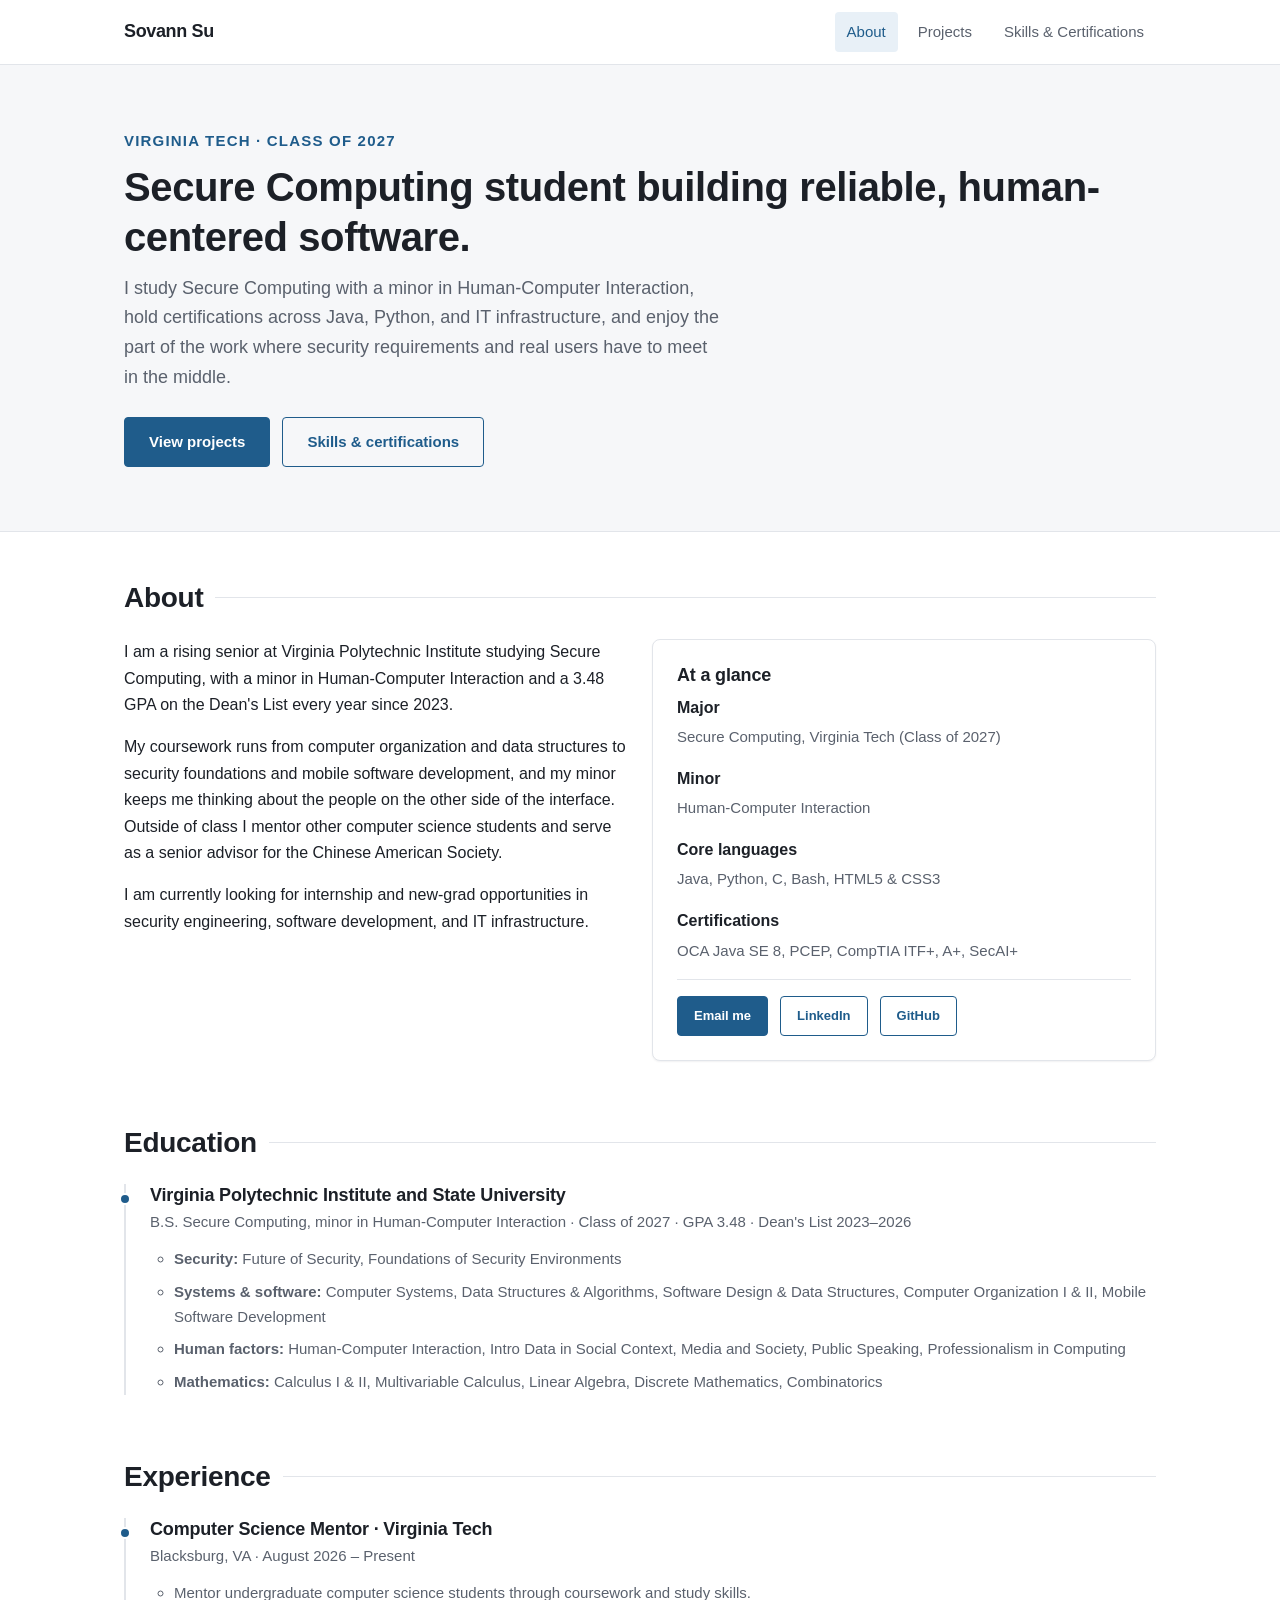
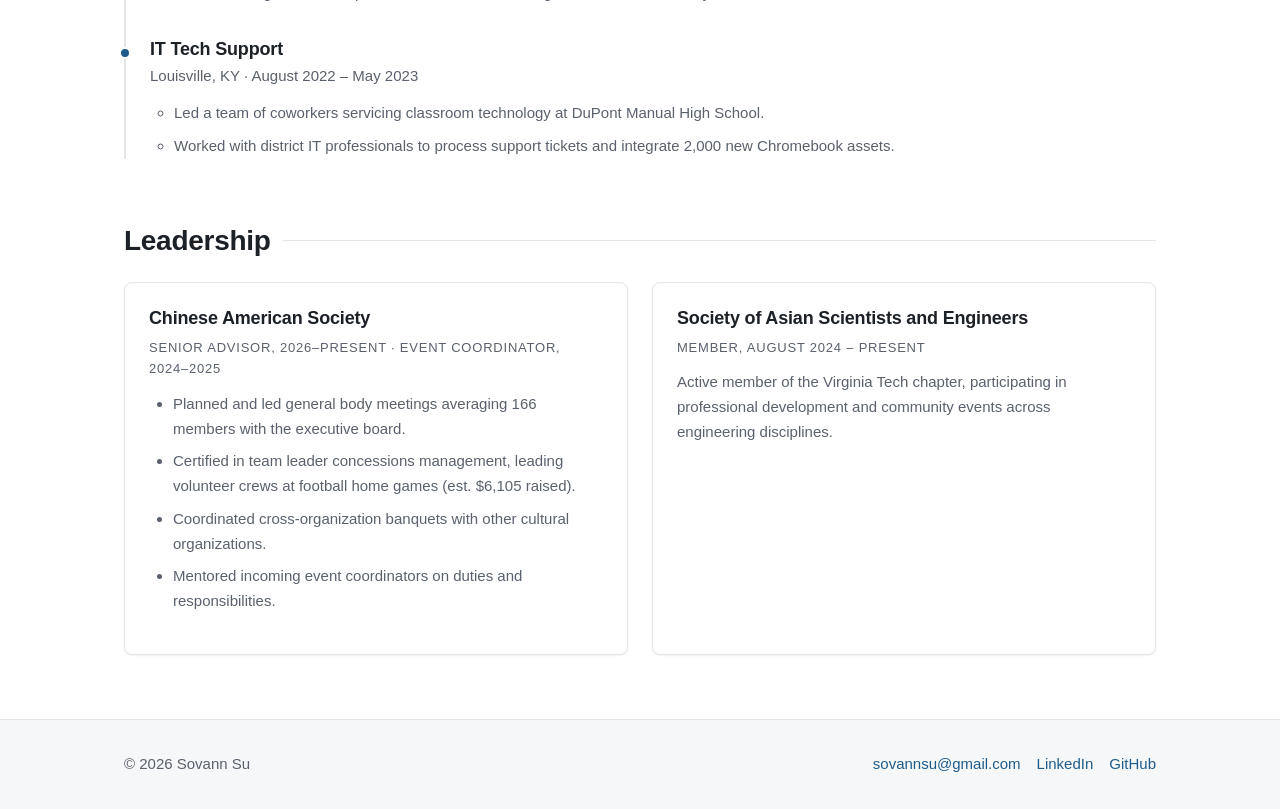
==== index.html @ 090dbc25 "First Iteration Empty framework with placeholder cards." ====
<!DOCTYPE html>
<html lang="en">
<head>
  <meta charset="utf-8">
  <meta name="viewport" content="width=device-width, initial-scale=1">
  <title>Sovann Su — Secure Computing Student & Developer</title>
  <meta name="description" content="Portfolio of Sovann Su, a Secure Computing student at Virginia Tech with a minor in Human-Computer Interaction.">
  <link rel="stylesheet" href="css/style.css">
</head>
<body>
  <a class="skip-link" href="#main">Skip to main content</a>

  <header class="site-header">
    <div class="container site-header__inner">
      <a class="site-header__brand" href="index.html">Sovann Su</a>

      <button class="nav-toggle" type="button" aria-expanded="false" aria-controls="primary-nav">
        Menu
      </button>

      <nav class="nav" id="primary-nav" aria-label="Primary">
        <ul class="nav__list">
          <li><a class="nav__link nav__link--active" href="index.html" aria-current="page">About</a></li>
          <li><a class="nav__link" href="projects.html">Projects</a></li>
          <li><a class="nav__link" href="skills.html">Skills &amp; Certifications</a></li>
        </ul>
      </nav>
    </div>
  </header>

  <section class="hero">
    <div class="container">
      <p class="hero__eyebrow">Virginia Tech &middot; Class of 2027</p>
      <h1 class="hero__title">Secure Computing student building reliable, human-centered software.</h1>
      <p class="hero__subtitle">
        I study Secure Computing with a minor in Human-Computer Interaction, hold certifications
        across Java, Python, and IT infrastructure, and enjoy the part of the work where security
        requirements and real users have to meet in the middle.
      </p>
      <div class="hero__actions">
        <a class="btn" href="projects.html">View projects</a>
        <a class="btn btn--secondary" href="skills.html">Skills &amp; certifications</a>
      </div>
    </div>
  </section>

  <main class="main" id="main">
    <div class="container">

      <!-- ============================ About ============================ -->
      <section class="section" id="about">
        <h2 class="section__title"><span>About</span></h2>
        <div class="grid grid--2">
          <div>
            <p>
              I am a rising senior at Virginia Polytechnic Institute studying Secure Computing,
              with a minor in Human-Computer Interaction and a 3.48 GPA on the Dean's List every
              year since 2023.
            </p>
            <p>
              My coursework runs from computer organization and data structures to security
              foundations and mobile software development, and my minor keeps me thinking about
              the people on the other side of the interface. Outside of class I mentor other
              computer science students and serve as a senior advisor for the Chinese American
              Society.
            </p>
            <p>
              I am currently looking for internship and new-grad opportunities in security
              engineering, software development, and IT infrastructure.
            </p>
          </div>
          <div>
            <div class="card">
              <h3 class="card__title">At a glance</h3>
              <dl class="definition-list">
                <dt>Major</dt>
                <dd>Secure Computing, Virginia Tech (Class of 2027)</dd>
                <dt>Minor</dt>
                <dd>Human-Computer Interaction</dd>
                <dt>Core languages</dt>
                <dd>Java, Python, C, Bash, HTML5 &amp; CSS3</dd>
                <dt>Certifications</dt>
                <dd>OCA Java SE 8, PCEP, CompTIA ITF+, A+, SecAI+</dd>
              </dl>
              <div class="card__footer">
                <a class="btn btn--small" href="mailto:sovannsu@gmail.com">Email me</a>
                <a class="btn btn--small btn--secondary" href="https://www.linkedin.com/in/sovann-su" target="_blank" rel="noopener">LinkedIn</a>
                <a class="btn btn--small btn--secondary" href="https://github.com/sovannsu" target="_blank" rel="noopener">GitHub</a>
              </div>
            </div>
          </div>
        </div>
      </section>

      <!-- ========================== Education ========================== -->
      <section class="section" id="education">
        <h2 class="section__title"><span>Education</span></h2>
        <ul class="timeline">
          <li class="timeline__item">
            <h3 class="timeline__role">Virginia Polytechnic Institute and State University</h3>
            <p class="timeline__meta">
              B.S. Secure Computing, minor in Human-Computer Interaction &middot; Class of 2027 &middot;
              GPA 3.48 &middot; Dean's List 2023&ndash;2026
            </p>
            <ul class="timeline__list">
              <li>
                <strong>Security:</strong> Future of Security, Foundations of Security Environments
              </li>
              <li>
                <strong>Systems &amp; software:</strong> Computer Systems, Data Structures &amp;
                Algorithms, Software Design &amp; Data Structures, Computer Organization I &amp; II,
                Mobile Software Development
              </li>
              <li>
                <strong>Human factors:</strong> Human-Computer Interaction, Intro Data in Social
                Context, Media and Society, Public Speaking, Professionalism in Computing
              </li>
              <li>
                <strong>Mathematics:</strong> Calculus I &amp; II, Multivariable Calculus, Linear
                Algebra, Discrete Mathematics, Combinatorics
              </li>
            </ul>
          </li>
        </ul>
      </section>

      <!-- ========================= Experience ========================== -->
      <section class="section" id="experience">
        <h2 class="section__title"><span>Experience</span></h2>
        <ul class="timeline">
          <li class="timeline__item">
            <h3 class="timeline__role">Computer Science Mentor &middot; Virginia Tech</h3>
            <p class="timeline__meta">Blacksburg, VA &middot; August 2026 &ndash; Present</p>
            <ul class="timeline__list">
              <li>Mentor undergraduate computer science students through coursework and study skills.</li>
            </ul>
          </li>
          <li class="timeline__item">
            <h3 class="timeline__role">IT Tech Support</h3>
            <p class="timeline__meta">Louisville, KY &middot; August 2022 &ndash; May 2023</p>
            <ul class="timeline__list">
              <li>Led a team of coworkers servicing classroom technology at DuPont Manual High School.</li>
              <li>
                Worked with district IT professionals to process support tickets and integrate
                2,000 new Chromebook assets.
              </li>
            </ul>
          </li>
        </ul>
      </section>

      <!-- ====================== Leadership ============================= -->
      <section class="section" id="leadership">
        <h2 class="section__title"><span>Leadership</span></h2>
        <div class="grid grid--2">
          <article class="card">
            <h3 class="card__title">Chinese American Society</h3>
            <p class="card__meta">Senior Advisor, 2026&ndash;Present &middot; Event Coordinator, 2024&ndash;2025</p>
            <div class="card__body">
              <ul>
                <li>Planned and led general body meetings averaging 166 members with the executive board.</li>
                <li>Certified in team leader concessions management, leading volunteer crews at football home games (est. $6,105 raised).</li>
                <li>Coordinated cross-organization banquets with other cultural organizations.</li>
                <li>Mentored incoming event coordinators on duties and responsibilities.</li>
              </ul>
            </div>
          </article>
          <article class="card">
            <h3 class="card__title">Society of Asian Scientists and Engineers</h3>
            <p class="card__meta">Member, August 2024 &ndash; Present</p>
            <div class="card__body">
              <p>
                Active member of the Virginia Tech chapter, participating in professional
                development and community events across engineering disciplines.
              </p>
            </div>
          </article>
        </div>
      </section>

    </div>
  </main>

  <footer class="site-footer">
    <div class="container site-footer__inner">
      <p>&copy; 2026 Sovann Su</p>
      <ul class="site-footer__links">
        <li><a href="mailto:sovannsu@gmail.com">sovannsu@gmail.com</a></li>
        <li><a href="https://www.linkedin.com/in/sovann-su" target="_blank" rel="noopener">LinkedIn</a></li>
        <li><a href="https://github.com/sovannsu" target="_blank" rel="noopener">GitHub</a></li>
      </ul>
    </div>
  </footer>

  <script src="js/main.js"></script>
</body>
</html>
---- css/style.css ----
/* ==========================================================================
   Sovann Su — Portfolio
   style.css — shared stylesheet for all pages
   --------------------------------------------------------------------------
   Table of contents
   1.  Design tokens (custom properties)
   2.  Reset & base elements
   3.  Layout helpers
   4.  Header / navigation
   5.  Hero
   6.  Cards & grids
   7.  Timeline (experience / education)
   8.  Tabs (certifications)
   9.  Skills lists
   10. Buttons & tags
   11. Footer
   12. Responsive breakpoints
   13. Accessibility & motion preferences
   ========================================================================== */

/* 1. Design tokens ------------------------------------------------------- */

:root {
  /* Color */
  --color-bg: #ffffff;
  --color-bg-alt: #f6f7f9;
  --color-surface: #ffffff;
  --color-border: #e2e5ea;
  --color-text: #1c2027;
  --color-text-muted: #5a616d;
  --color-accent: #1f5c8b;
  --color-accent-dark: #14415f;
  --color-accent-soft: #e8f0f7;

  /* Typography */
  --font-sans: "Segoe UI", Roboto, "Helvetica Neue", Arial, sans-serif;
  --font-mono: "SFMono-Regular", Consolas, "Liberation Mono", Menlo, monospace;
  --fs-xs: 0.8125rem;
  --fs-sm: 0.9375rem;
  --fs-base: 1rem;
  --fs-lg: 1.125rem;
  --fs-xl: 1.375rem;
  --fs-2xl: 1.75rem;
  --fs-3xl: 2.5rem;

  /* Spacing */
  --space-1: 0.25rem;
  --space-2: 0.5rem;
  --space-3: 0.75rem;
  --space-4: 1rem;
  --space-5: 1.5rem;
  --space-6: 2rem;
  --space-7: 3rem;
  --space-8: 4rem;

  /* Other */
  --radius: 8px;
  --radius-sm: 4px;
  --shadow-sm: 0 1px 2px rgba(20, 25, 35, 0.06);
  --shadow-md: 0 4px 16px rgba(20, 25, 35, 0.08);
  --content-width: 1080px;
  --transition: 150ms ease-in-out;
}

/* 2. Reset & base -------------------------------------------------------- */

*,
*::before,
*::after {
  box-sizing: border-box;
}

html {
  scroll-behavior: smooth;
  -webkit-text-size-adjust: 100%;
}

body {
  margin: 0;
  font-family: var(--font-sans);
  font-size: var(--fs-base);
  line-height: 1.65;
  color: var(--color-text);
  background-color: var(--color-bg);
  display: flex;
  flex-direction: column;
  min-height: 100vh;
}

h1,
h2,
h3,
h4 {
  margin: 0 0 var(--space-3);
  line-height: 1.25;
  font-weight: 650;
  letter-spacing: -0.01em;
}

h1 { font-size: var(--fs-3xl); }
h2 { font-size: var(--fs-2xl); }
h3 { font-size: var(--fs-xl); }
h4 { font-size: var(--fs-lg); }

p {
  margin: 0 0 var(--space-4);
}

a {
  color: var(--color-accent);
  text-decoration: none;
  transition: color var(--transition);
}

a:hover,
a:focus {
  color: var(--color-accent-dark);
  text-decoration: underline;
}

ul,
ol {
  margin: 0 0 var(--space-4);
  padding-left: var(--space-5);
}

li {
  margin-bottom: var(--space-2);
}

img {
  max-width: 100%;
  height: auto;
  display: block;
}

hr {
  border: 0;
  border-top: 1px solid var(--color-border);
  margin: var(--space-6) 0;
}

code {
  font-family: var(--font-mono);
  font-size: 0.9em;
  background-color: var(--color-bg-alt);
  padding: 0.1em 0.35em;
  border-radius: var(--radius-sm);
}

/* 3. Layout helpers ------------------------------------------------------ */

.container {
  width: 100%;
  max-width: var(--content-width);
  margin: 0 auto;
  padding: 0 var(--space-5);
}

.main {
  flex: 1 0 auto;
  padding: var(--space-7) 0 var(--space-8);
}

.section {
  margin-bottom: var(--space-8);
}

.section:last-child {
  margin-bottom: 0;
}

.section__title {
  display: flex;
  align-items: center;
  gap: var(--space-3);
  margin-bottom: var(--space-5);
}

.section__title::after {
  content: "";
  flex: 1;
  height: 1px;
  background-color: var(--color-border);
}

.section__intro {
  color: var(--color-text-muted);
  max-width: 65ch;
  margin-bottom: var(--space-5);
}

.text-muted {
  color: var(--color-text-muted);
}

.lead {
  font-size: var(--fs-lg);
  color: var(--color-text-muted);
  max-width: 65ch;
}

/* 4. Header / navigation ------------------------------------------------- */

.site-header {
  position: sticky;
  top: 0;
  z-index: 50;
  background-color: rgba(255, 255, 255, 0.95);
  backdrop-filter: blur(6px);
  border-bottom: 1px solid var(--color-border);
}

.site-header__inner {
  display: flex;
  align-items: center;
  justify-content: space-between;
  gap: var(--space-4);
  min-height: 64px;
}

.site-header__brand {
  font-size: var(--fs-lg);
  font-weight: 700;
  color: var(--color-text);
  letter-spacing: -0.02em;
  white-space: nowrap;
}

.site-header__brand:hover,
.site-header__brand:focus {
  color: var(--color-accent);
  text-decoration: none;
}

.nav-toggle {
  display: none;
  align-items: center;
  gap: var(--space-2);
  background: none;
  border: 1px solid var(--color-border);
  border-radius: var(--radius-sm);
  padding: var(--space-2) var(--space-3);
  font: inherit;
  font-size: var(--fs-sm);
  color: var(--color-text);
  cursor: pointer;
}

.nav-toggle:hover {
  background-color: var(--color-bg-alt);
}

.nav {
  display: flex;
}

.nav__list {
  display: flex;
  align-items: center;
  gap: var(--space-2);
  list-style: none;
  margin: 0;
  padding: 0;
}

.nav__list li {
  margin: 0;
}

.nav__link {
  display: block;
  padding: var(--space-2) var(--space-3);
  border-radius: var(--radius-sm);
  color: var(--color-text-muted);
  font-size: var(--fs-sm);
  font-weight: 500;
}

.nav__link:hover,
.nav__link:focus {
  color: var(--color-text);
  background-color: var(--color-bg-alt);
  text-decoration: none;
}

.nav__link--active {
  color: var(--color-accent);
  background-color: var(--color-accent-soft);
}

/* 5. Hero ---------------------------------------------------------------- */

.hero {
  background-color: var(--color-bg-alt);
  border-bottom: 1px solid var(--color-border);
  padding: var(--space-8) 0;
}

.hero__eyebrow {
  font-size: var(--fs-sm);
  font-weight: 600;
  letter-spacing: 0.08em;
  text-transform: uppercase;
  color: var(--color-accent);
  margin-bottom: var(--space-2);
}

.hero__title {
  margin-bottom: var(--space-3);
}

.hero__subtitle {
  font-size: var(--fs-lg);
  color: var(--color-text-muted);
  max-width: 60ch;
  margin-bottom: var(--space-5);
}

.hero__actions {
  display: flex;
  flex-wrap: wrap;
  gap: var(--space-3);
}

.page-header {
  padding: var(--space-7) 0 var(--space-5);
  border-bottom: 1px solid var(--color-border);
  background-color: var(--color-bg-alt);
}

.page-header__title {
  margin-bottom: var(--space-2);
}

.page-header__subtitle {
  color: var(--color-text-muted);
  max-width: 65ch;
  margin: 0;
}

/* 6. Cards & grids ------------------------------------------------------- */

.grid {
  display: grid;
  gap: var(--space-5);
}

.grid--2 {
  grid-template-columns: repeat(2, minmax(0, 1fr));
}

.grid--3 {
  grid-template-columns: repeat(3, minmax(0, 1fr));
}

.grid--auto {
  grid-template-columns: repeat(auto-fill, minmax(280px, 1fr));
}

.card {
  display: flex;
  flex-direction: column;
  background-color: var(--color-surface);
  border: 1px solid var(--color-border);
  border-radius: var(--radius);
  padding: var(--space-5);
  box-shadow: var(--shadow-sm);
  transition: box-shadow var(--transition), transform var(--transition);
}

.card:hover {
  box-shadow: var(--shadow-md);
  transform: translateY(-2px);
}

.card__title {
  margin-bottom: var(--space-2);
  font-size: var(--fs-lg);
}

.card__meta {
  font-size: var(--fs-xs);
  text-transform: uppercase;
  letter-spacing: 0.06em;
  color: var(--color-text-muted);
  margin-bottom: var(--space-3);
}

.card__body {
  flex: 1 1 auto;
  color: var(--color-text-muted);
  font-size: var(--fs-sm);
}

.card__footer {
  margin-top: var(--space-4);
  padding-top: var(--space-4);
  border-top: 1px solid var(--color-border);
  display: flex;
  flex-wrap: wrap;
  align-items: center;
  gap: var(--space-3);
}

.card--placeholder {
  border-style: dashed;
  background-color: var(--color-bg-alt);
  box-shadow: none;
}

.card--placeholder:hover {
  transform: none;
  box-shadow: none;
}

.empty-state {
  border: 1px dashed var(--color-border);
  border-radius: var(--radius);
  background-color: var(--color-bg-alt);
  padding: var(--space-7) var(--space-5);
  text-align: center;
  color: var(--color-text-muted);
}

.empty-state h3 {
  color: var(--color-text);
}

.empty-state p:last-child {
  margin-bottom: 0;
}

/* 7. Timeline ------------------------------------------------------------ */

.timeline {
  list-style: none;
  margin: 0;
  padding: 0;
  border-left: 2px solid var(--color-border);
}

.timeline__item {
  position: relative;
  margin: 0 0 var(--space-6);
  padding-left: var(--space-5);
}

.timeline__item:last-child {
  margin-bottom: 0;
}

.timeline__item::before {
  content: "";
  position: absolute;
  left: -7px;
  top: 0.55rem;
  width: 12px;
  height: 12px;
  border-radius: 50%;
  background-color: var(--color-accent);
  border: 2px solid var(--color-bg);
}

.timeline__role {
  font-size: var(--fs-lg);
  margin-bottom: var(--space-1);
}

.timeline__meta {
  font-size: var(--fs-sm);
  color: var(--color-text-muted);
  margin-bottom: var(--space-3);
}

.timeline__list {
  margin-bottom: 0;
  font-size: var(--fs-sm);
  color: var(--color-text-muted);
}

/* 8. Tabs ---------------------------------------------------------------- */

.tabs__list {
  display: flex;
  flex-wrap: wrap;
  gap: var(--space-2);
  margin-bottom: var(--space-5);
  padding: 0;
  list-style: none;
  border-bottom: 1px solid var(--color-border);
}

.tabs__tab {
  appearance: none;
  background: none;
  border: 1px solid transparent;
  border-bottom: 2px solid transparent;
  border-radius: var(--radius-sm) var(--radius-sm) 0 0;
  padding: var(--space-3) var(--space-4);
  margin-bottom: -1px;
  font: inherit;
  font-size: var(--fs-sm);
  font-weight: 550;
  color: var(--color-text-muted);
  cursor: pointer;
  white-space: nowrap;
  transition: color var(--transition), border-color var(--transition),
    background-color var(--transition);
}

.tabs__tab:hover {
  color: var(--color-text);
  background-color: var(--color-bg-alt);
}

.tabs__tab[aria-selected="true"] {
  color: var(--color-accent);
  border-bottom-color: var(--color-accent);
  background-color: var(--color-accent-soft);
}

.tabs__panel {
  border: 1px solid var(--color-border);
  border-radius: var(--radius);
  background-color: var(--color-surface);
  padding: var(--space-6);
  box-shadow: var(--shadow-sm);
}

.tabs__panel[hidden] {
  display: none;
}

.cert-header {
  display: flex;
  flex-wrap: wrap;
  align-items: baseline;
  justify-content: space-between;
  gap: var(--space-3);
  margin-bottom: var(--space-4);
  padding-bottom: var(--space-4);
  border-bottom: 1px solid var(--color-border);
}

.cert-header h3 {
  margin: 0;
}

.cert-header__date {
  font-size: var(--fs-sm);
  color: var(--color-text-muted);
  white-space: nowrap;
}

.cert-section {
  margin-bottom: var(--space-5);
}

.cert-section:last-child {
  margin-bottom: 0;
}

.cert-section h4 {
  font-size: var(--fs-base);
  margin-bottom: var(--space-2);
}

/* 9. Skills lists -------------------------------------------------------- */

.skill-group {
  margin-bottom: var(--space-5);
}

.skill-group:last-child {
  margin-bottom: 0;
}

.skill-group__title {
  font-size: var(--fs-base);
  margin-bottom: var(--space-3);
}

.tag-list {
  display: flex;
  flex-wrap: wrap;
  gap: var(--space-2);
  list-style: none;
  margin: 0;
  padding: 0;
}

.tag-list li {
  margin: 0;
}

.definition-list {
  margin: 0;
}

.definition-list dt {
  font-weight: 600;
  margin-bottom: var(--space-1);
}

.definition-list dd {
  margin: 0 0 var(--space-4);
  color: var(--color-text-muted);
  font-size: var(--fs-sm);
}

.definition-list dd:last-child {
  margin-bottom: 0;
}

/* 10. Buttons & tags ----------------------------------------------------- */

.btn {
  display: inline-flex;
  align-items: center;
  gap: var(--space-2);
  padding: var(--space-3) var(--space-5);
  border: 1px solid var(--color-accent);
  border-radius: var(--radius-sm);
  background-color: var(--color-accent);
  color: #ffffff;
  font-size: var(--fs-sm);
  font-weight: 600;
  cursor: pointer;
  transition: background-color var(--transition), border-color var(--transition),
    color var(--transition);
}

.btn:hover,
.btn:focus {
  background-color: var(--color-accent-dark);
  border-color: var(--color-accent-dark);
  color: #ffffff;
  text-decoration: none;
}

.btn--secondary {
  background-color: transparent;
  color: var(--color-accent);
}

.btn--secondary:hover,
.btn--secondary:focus {
  background-color: var(--color-accent-soft);
  color: var(--color-accent-dark);
}

.btn--small {
  padding: var(--space-2) var(--space-4);
  font-size: var(--fs-xs);
}

.tag {
  display: inline-block;
  padding: var(--space-1) var(--space-3);
  border: 1px solid var(--color-border);
  border-radius: 999px;
  background-color: var(--color-bg-alt);
  font-size: var(--fs-xs);
  color: var(--color-text-muted);
  white-space: nowrap;
}

.tag--accent {
  background-color: var(--color-accent-soft);
  border-color: var(--color-accent-soft);
  color: var(--color-accent-dark);
}

/* 11. Footer ------------------------------------------------------------- */

.site-footer {
  flex-shrink: 0;
  border-top: 1px solid var(--color-border);
  background-color: var(--color-bg-alt);
  padding: var(--space-6) 0;
  font-size: var(--fs-sm);
  color: var(--color-text-muted);
}

.site-footer__inner {
  display: flex;
  flex-wrap: wrap;
  align-items: center;
  justify-content: space-between;
  gap: var(--space-4);
}

.site-footer__links {
  display: flex;
  flex-wrap: wrap;
  gap: var(--space-4);
  list-style: none;
  margin: 0;
  padding: 0;
}

.site-footer__links li {
  margin: 0;
}

.site-footer p {
  margin: 0;
}

/* 12. Responsive --------------------------------------------------------- */

@media (max-width: 860px) {
  .grid--3 {
    grid-template-columns: repeat(2, minmax(0, 1fr));
  }
}

@media (max-width: 700px) {
  :root {
    --fs-3xl: 2rem;
    --fs-2xl: 1.5rem;
  }

  .grid--2,
  .grid--3 {
    grid-template-columns: minmax(0, 1fr);
  }

  .nav-toggle {
    display: inline-flex;
  }

  .site-header__inner {
    flex-wrap: wrap;
    padding-bottom: var(--space-2);
  }

  .nav {
    display: none;
    flex-basis: 100%;
    width: 100%;
  }

  .nav.is-open {
    display: block;
  }

  .nav__list {
    flex-direction: column;
    align-items: stretch;
    gap: var(--space-1);
    padding-bottom: var(--space-3);
  }

  .nav__link {
    padding: var(--space-3);
  }

  .tabs__list {
    flex-direction: column;
    border-bottom: 0;
    gap: var(--space-1);
  }

  .tabs__tab {
    width: 100%;
    text-align: left;
    white-space: normal;
    border: 1px solid var(--color-border);
    border-radius: var(--radius-sm);
    margin-bottom: 0;
  }

  .tabs__tab[aria-selected="true"] {
    border-color: var(--color-accent);
  }

  .tabs__panel {
    padding: var(--space-5) var(--space-4);
  }

  .hero {
    padding: var(--space-7) 0;
  }
}

/* 13. Accessibility & motion --------------------------------------------- */

.skip-link {
  position: absolute;
  left: -9999px;
  top: 0;
  z-index: 100;
  padding: var(--space-3) var(--space-4);
  background-color: var(--color-accent);
  color: #ffffff;
  border-radius: 0 0 var(--radius-sm) 0;
}

.skip-link:focus {
  left: 0;
  text-decoration: none;
}

.visually-hidden {
  position: absolute;
  width: 1px;
  height: 1px;
  padding: 0;
  margin: -1px;
  overflow: hidden;
  clip: rect(0, 0, 0, 0);
  white-space: nowrap;
  border: 0;
}

:focus-visible {
  outline: 2px solid var(--color-accent);
  outline-offset: 2px;
}

@media (prefers-reduced-motion: reduce) {
  html {
    scroll-behavior: auto;
  }

  *,
  *::before,
  *::after {
    animation-duration: 0.01ms !important;
    animation-iteration-count: 1 !important;
    transition-duration: 0.01ms !important;
  }
}

@media print {
  .site-header,
  .site-footer,
  .nav-toggle,
  .skip-link {
    display: none !important;
  }

  body {
    color: #000;
    background: #fff;
  }

  .tabs__panel[hidden] {
    display: block !important;
  }
}
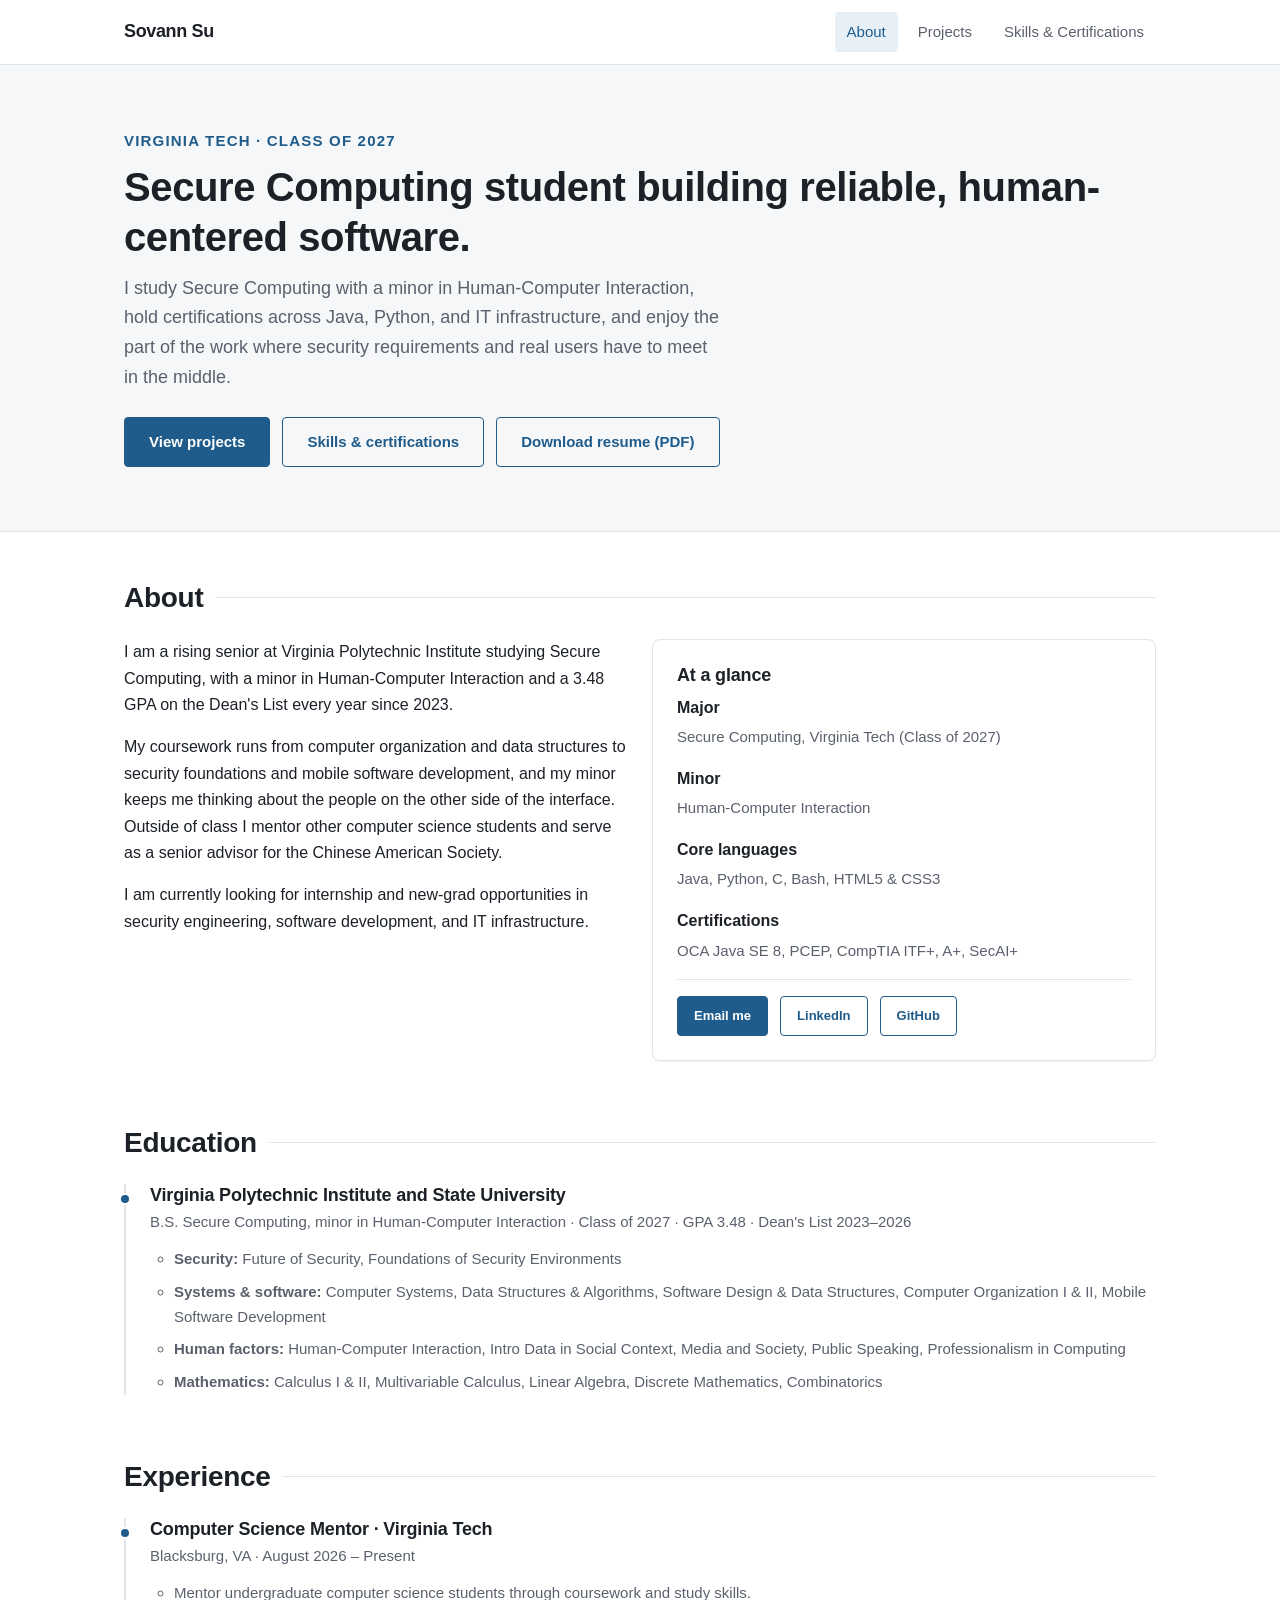
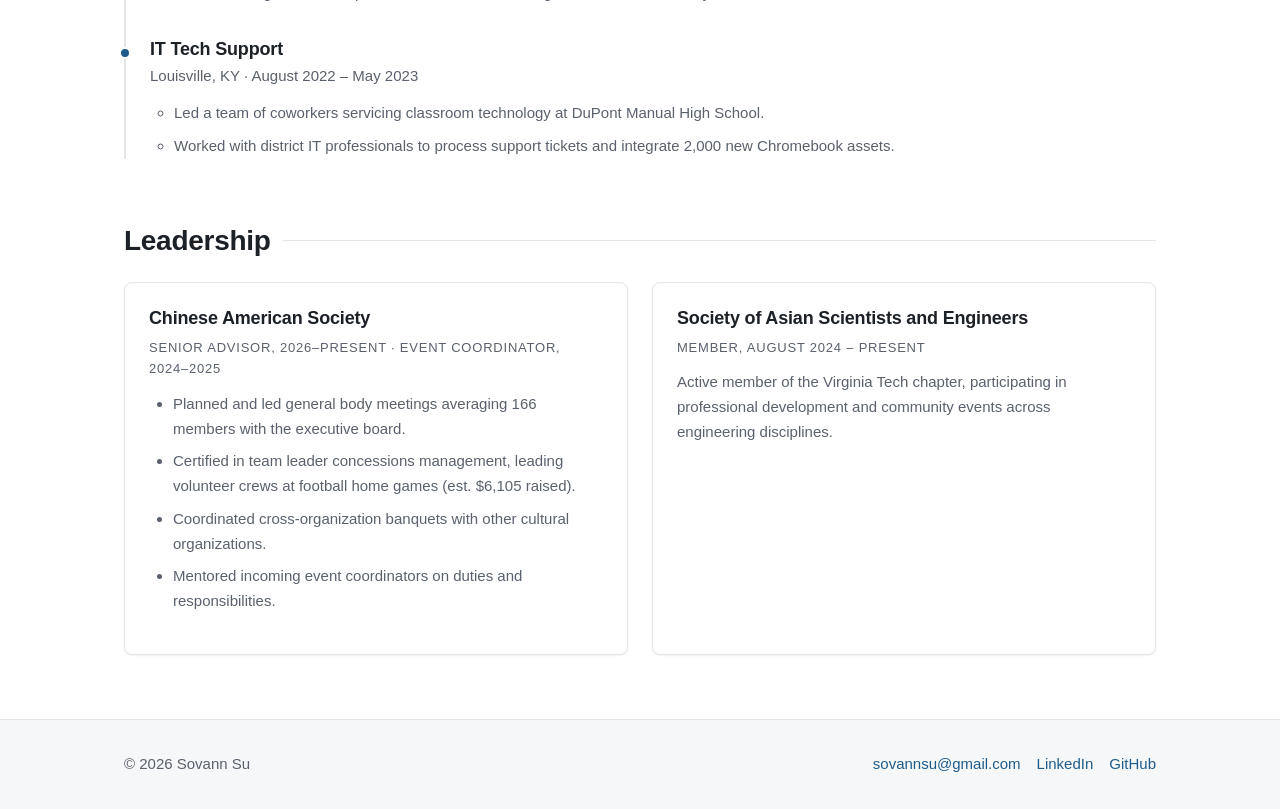
==== commit 0f5c3dd7: "Update with summer research." ====
--- a/index.html
+++ b/index.html
@@ -5,6 +5,7 @@
   <meta name="viewport" content="width=device-width, initial-scale=1">
   <title>Sovann Su — Secure Computing Student & Developer</title>
   <meta name="description" content="Portfolio of Sovann Su, a Secure Computing student at Virginia Tech with a minor in Human-Computer Interaction.">
+  <link rel="icon" href="assets/favicon.svg" type="image/svg+xml">
   <link rel="stylesheet" href="css/style.css">
 </head>
 <body>
@@ -40,6 +41,9 @@
       <div class="hero__actions">
         <a class="btn" href="projects.html">View projects</a>
         <a class="btn btn--secondary" href="skills.html">Skills &amp; certifications</a>
+        <!-- Stays hidden until assets/resume.pdf exists. See README. -->
+        <a class="btn btn--secondary" href="assets/resume.pdf" data-resume-link
+           target="_blank" rel="noopener" hidden>Download resume (PDF)</a>
       </div>
     </div>
   </section>
@@ -186,6 +190,7 @@
       <p>&copy; 2026 Sovann Su</p>
       <ul class="site-footer__links">
         <li><a href="mailto:sovannsu@gmail.com">sovannsu@gmail.com</a></li>
+        <li hidden data-resume-link-item><a href="assets/resume.pdf" data-resume-link target="_blank" rel="noopener">Resume (PDF)</a></li>
         <li><a href="https://www.linkedin.com/in/sovann-su" target="_blank" rel="noopener">LinkedIn</a></li>
         <li><a href="https://github.com/sovannsu" target="_blank" rel="noopener">GitHub</a></li>
       </ul>
--- a/css/style.css
+++ b/css/style.css
@@ -16,6 +16,7 @@
    11. Footer
    12. Responsive breakpoints
    13. Accessibility & motion preferences
+   14. Case study (long-form project write-ups)
    ========================================================================== */
 
 /* 1. Design tokens ------------------------------------------------------- */
@@ -851,3 +852,271 @@
     display: block !important;
   }
 }
+
+/* 14. Case study --------------------------------------------------------
+   Long-form project write-ups (case-study-geo.html). These styles were
+   ported from a standalone case study document that shipped its own
+   <style> block and its own palette. The palette is deliberately NOT kept:
+   every value below resolves to the site tokens in section 1, so the page
+   reads as part of this site rather than a guest document. Restyle from
+   :root, not from here.
+   ---------------------------------------------------------------------- */
+
+.container--narrow {
+  max-width: 780px;
+}
+
+.case-study {
+  --measure: 68ch;
+}
+
+.case-study p,
+.case-study ul,
+.case-study ol {
+  max-width: var(--measure);
+}
+
+.case-study h2 {
+  margin-top: var(--space-7);
+  margin-bottom: var(--space-3);
+}
+
+.case-study h3 {
+  font-size: var(--fs-base);
+  margin-bottom: var(--space-2);
+}
+
+.case-study em {
+  color: var(--color-text-muted);
+}
+
+/* Header block ---------------------------------------------------------- */
+
+.case-study__eyebrow {
+  font-family: var(--font-mono);
+  font-size: var(--fs-xs);
+  letter-spacing: 0.14em;
+  text-transform: uppercase;
+  color: var(--color-accent);
+  margin-bottom: var(--space-4);
+}
+
+.case-study__deck {
+  font-size: var(--fs-lg);
+  color: var(--color-text-muted);
+  margin-bottom: var(--space-5);
+}
+
+.case-study__meta {
+  display: flex;
+  flex-wrap: wrap;
+  gap: var(--space-2) var(--space-6);
+  list-style: none;
+  margin: 0 0 var(--space-6);
+  padding: 0 0 var(--space-5);
+  border-bottom: 1px solid var(--color-border);
+  font-family: var(--font-mono);
+  font-size: var(--fs-xs);
+  color: var(--color-text-muted);
+}
+
+.case-study__meta li {
+  margin: 0;
+}
+
+.case-study__meta b {
+  color: var(--color-text);
+  font-weight: 600;
+}
+
+/* Stat row -------------------------------------------------------------- */
+
+.stat-row {
+  display: grid;
+  grid-template-columns: repeat(auto-fit, minmax(150px, 1fr));
+  gap: 1px;
+  background-color: var(--color-border);
+  border: 1px solid var(--color-border);
+  border-radius: var(--radius);
+  overflow: hidden;
+  list-style: none;
+  margin: 0 0 var(--space-6);
+  padding: 0;
+}
+
+.stat {
+  background-color: var(--color-bg-alt);
+  padding: var(--space-4) var(--space-5);
+  margin: 0;
+}
+
+.stat__value {
+  display: block;
+  font-size: var(--fs-2xl);
+  font-weight: 650;
+  line-height: 1.1;
+  letter-spacing: -0.02em;
+  font-variant-numeric: tabular-nums;
+}
+
+.stat__label {
+  display: block;
+  margin-top: var(--space-1);
+  font-family: var(--font-mono);
+  font-size: 0.6875rem;
+  letter-spacing: 0.09em;
+  text-transform: uppercase;
+  color: var(--color-text-muted);
+}
+
+/* Key finding ----------------------------------------------------------- */
+
+.key-finding {
+  border-left: 3px solid var(--color-accent);
+  padding: var(--space-1) 0 var(--space-1) var(--space-5);
+  margin: 0 0 var(--space-6);
+  max-width: var(--measure);
+}
+
+.key-finding p:last-child {
+  margin-bottom: 0;
+}
+
+.key-finding__lead {
+  font-size: var(--fs-lg);
+  font-weight: 550;
+  line-height: 1.45;
+}
+
+/* Data table ------------------------------------------------------------ */
+
+.table-wrap {
+  overflow-x: auto;
+  border: 1px solid var(--color-border);
+  border-radius: var(--radius);
+  margin: 0 0 var(--space-6);
+}
+
+.data-table {
+  border-collapse: collapse;
+  width: 100%;
+  min-width: 520px;
+  font-size: var(--fs-sm);
+}
+
+.data-table caption {
+  caption-side: top;
+  text-align: left;
+  padding: var(--space-3) var(--space-4) 0;
+  font-family: var(--font-mono);
+  font-size: 0.6875rem;
+  letter-spacing: 0.1em;
+  text-transform: uppercase;
+  color: var(--color-text-muted);
+}
+
+.data-table th,
+.data-table td {
+  text-align: left;
+  padding: var(--space-3) var(--space-4);
+  border-bottom: 1px solid var(--color-border);
+  vertical-align: top;
+}
+
+.data-table thead th {
+  background-color: var(--color-bg-alt);
+  font-family: var(--font-mono);
+  font-size: 0.625rem;
+  font-weight: 500;
+  letter-spacing: 0.1em;
+  text-transform: uppercase;
+  color: var(--color-text-muted);
+  white-space: nowrap;
+}
+
+.data-table tbody tr:last-child td {
+  border-bottom: 0;
+}
+
+.data-table tbody th[scope="row"] {
+  font-weight: 550;
+}
+
+.data-table .num {
+  font-variant-numeric: tabular-nums;
+}
+
+/* Problem list ---------------------------------------------------------- */
+
+.problem-list {
+  list-style: none;
+  margin: 0 0 var(--space-6);
+  padding: 0;
+}
+
+.problem {
+  max-width: var(--measure);
+  margin: 0;
+  padding: var(--space-5) 0;
+  border-top: 1px solid var(--color-border);
+}
+
+.problem:last-child {
+  border-bottom: 1px solid var(--color-border);
+}
+
+.problem__tag {
+  display: block;
+  margin-bottom: var(--space-2);
+  font-family: var(--font-mono);
+  font-size: 0.6875rem;
+  letter-spacing: 0.1em;
+  text-transform: uppercase;
+  color: var(--color-accent);
+}
+
+.problem h3 {
+  margin-bottom: var(--space-2);
+}
+
+.problem p {
+  margin-bottom: 0;
+  font-size: var(--fs-sm);
+  color: var(--color-text-muted);
+}
+
+/* Stack footer ---------------------------------------------------------- */
+
+.case-study__stack {
+  margin-top: var(--space-7);
+  padding-top: var(--space-5);
+  border-top: 1px solid var(--color-border);
+  font-family: var(--font-mono);
+  font-size: var(--fs-xs);
+  line-height: 1.9;
+  color: var(--color-text-muted);
+  max-width: none;
+}
+
+.case-study__stack b {
+  color: var(--color-text);
+  font-weight: 600;
+}
+
+/* Back link ------------------------------------------------------------- */
+
+.back-link {
+  display: inline-block;
+  margin-bottom: var(--space-5);
+  font-size: var(--fs-sm);
+}
+
+@media (max-width: 700px) {
+  .case-study__meta {
+    gap: var(--space-1) var(--space-5);
+  }
+
+  .stat {
+    padding: var(--space-3) var(--space-4);
+  }
+}
